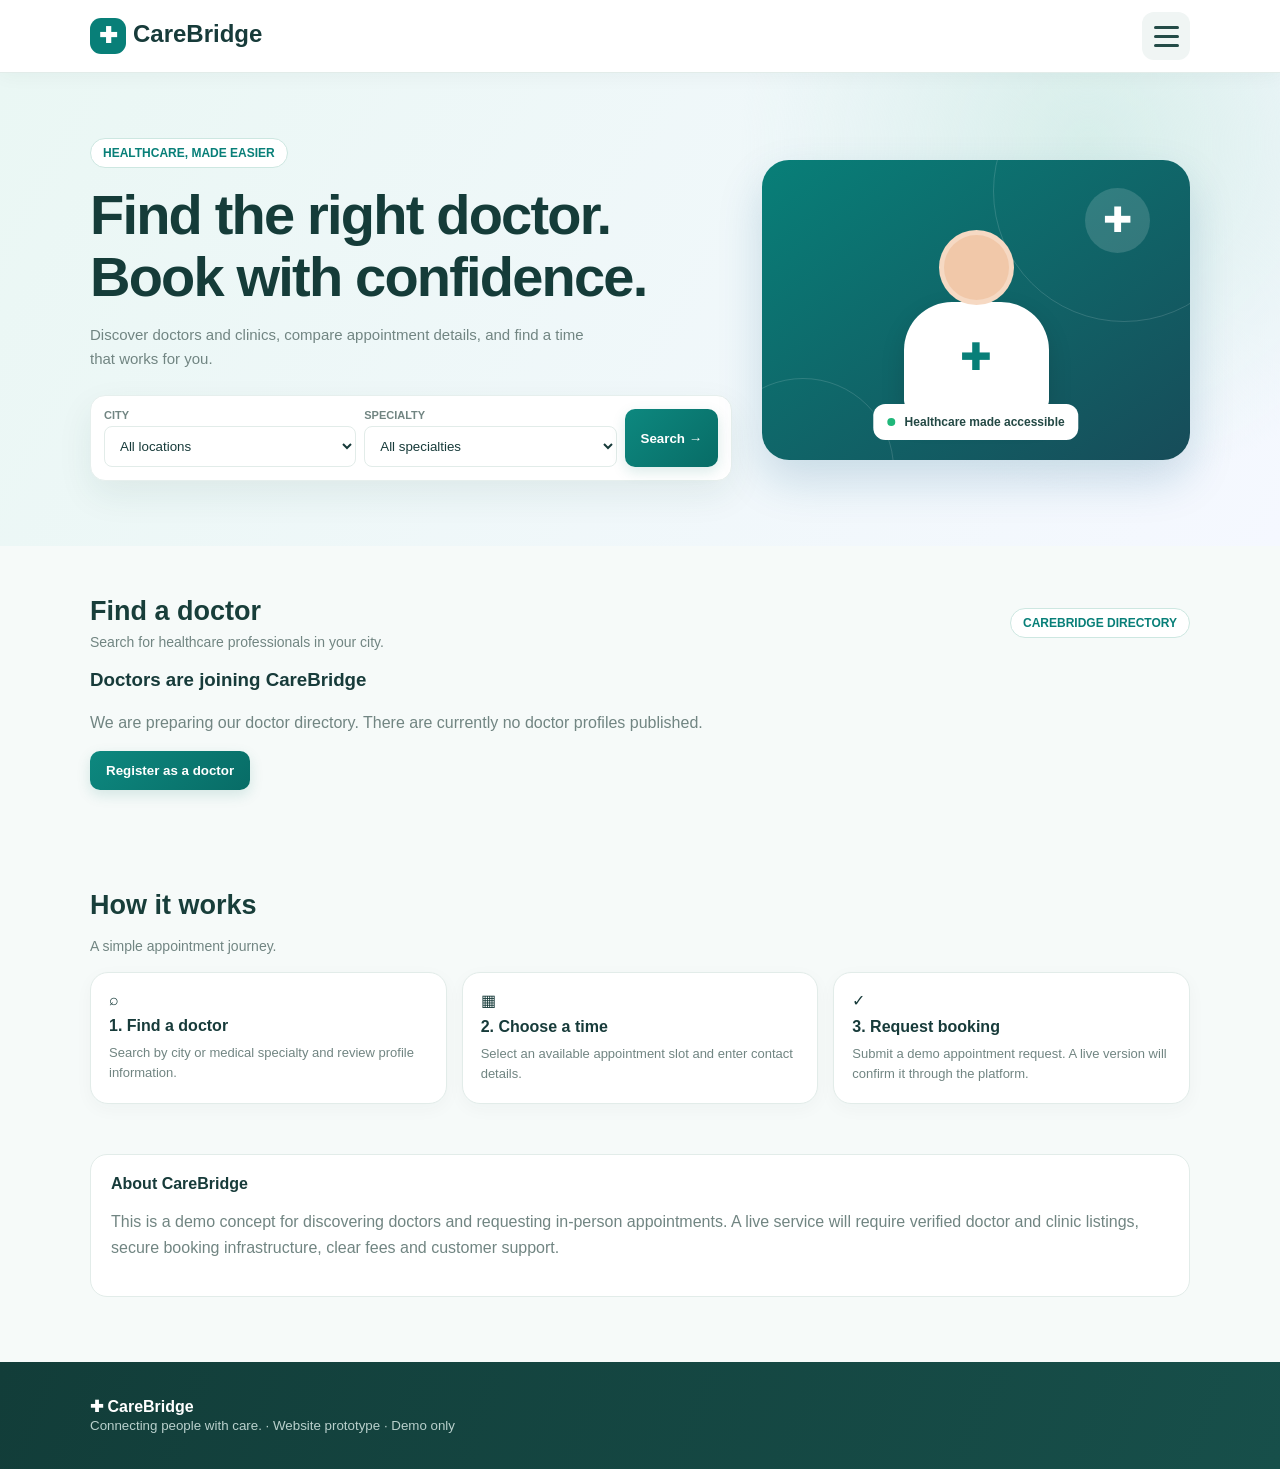
==== index.html @ b6202d7a "Add files via upload" ====
<!DOCTYPE html>
<html lang="en">
<head>
<meta charset="UTF-8">
<meta name="viewport" content="width=device-width, initial-scale=1.0">
<meta name="theme-color" content="#087f78">
<title>CareBridge | Doctor Appointments</title>

<style>
:root {
  --g:#087f78;
  --p:#e8f6f3;
  --ink:#173b3a;
  --muted:#718582;
  --line:#e2ece9;
  --bg:#f6faf9;
}
*{box-sizing:border-box}
html{scroll-behavior:smooth}
body{
  margin:0;
  font-family:Arial,sans-serif;
  color:var(--ink);
  background:var(--bg);
}
.wrap{width:min(1100px,92%);margin:auto}

header{
  background:white;
  border-bottom:1px solid var(--line);
  position:sticky;
  top:0;
  z-index:10;
  box-shadow:0 3px 18px #143c370b;
}
nav{
  height:72px;
  display:flex;
  align-items:center;
  justify-content:space-between;
  gap:12px;
}
.brand{
  font-size:24px;
  font-weight:800;
  color:#153f3c;
  white-space:nowrap;
}
.logo{
  display:inline-grid;
  place-items:center;
  width:36px;
  height:36px;
  background:var(--g);
  color:white;
  border-radius:11px;
  margin-right:7px;
  font-size:22px;
  vertical-align:middle;
}
.navlinks{display:flex;align-items:center;gap:25px}
.navlinks a{
  text-decoration:none;
  color:#536b67;
  font-size:14px;
  font-weight:bold;
}
.navlinks a:hover{color:var(--g)}
button{
  cursor:pointer;
  border:0;
  border-radius:10px;
  padding:12px 16px;
  font-weight:bold;
  transition:.2s;
}
.primary{
  background:linear-gradient(135deg,#0d887f,#086c66);
  color:white;
  box-shadow:0 5px 14px #0d766e26;
}
.primary:hover{transform:translateY(-2px)}

/* HERO */
.hero{
  padding:65px 0;
  background:
    radial-gradient(circle at 85% 15%,#d7eeea 0,transparent 30%),
    linear-gradient(120deg,#eaf7f4,#f5f8ff);
}
.hero-grid{
  display:grid;
  grid-template-columns:1.2fr .8fr;
  gap:30px;
  align-items:center;
}
.pill{
  display:inline-block;
  background:white;
  color:var(--g);
  border:1px solid #cde7e1;
  padding:7px 12px;
  border-radius:30px;
  font-size:12px;
  font-weight:bold;
}
h1{
  color:#153c39;
  font-size:clamp(36px,5vw,56px);
  line-height:1.1;
  letter-spacing:-1.8px;
  margin:16px 0;
}
p{line-height:1.6;color:var(--muted)}
.hero p{max-width:520px;font-size:15px}

.search{
  background:white;
  padding:13px;
  border-radius:15px;
  display:grid;
  grid-template-columns:1fr 1fr auto;
  gap:8px;
  margin-top:24px;
  border:1px solid #e6efed;
  box-shadow:0 14px 35px #1e4b4414;
}
label{
  font-size:11px;
  color:var(--muted);
  font-weight:bold;
  display:block;
  margin-bottom:5px;
}
select,input{
  width:100%;
  padding:11px;
  border:1px solid var(--line);
  border-radius:8px;
  background:white;
  color:var(--ink);
  font-family:inherit;
}

/* HERO ILLUSTRATION */
.art{
  height:300px;
  background:linear-gradient(145deg,#087f78,#174c59);
  border-radius:27px;
  box-shadow:0 20px 45px #0a5a832e;
  overflow:hidden;
  position:relative;
}
.art:before,.art:after{
  content:"";
  position:absolute;
  border:1px solid #ffffff24;
  border-radius:50%;
}
.art:before{
  width:260px;height:260px;
  top:-100px;right:-65px;
}
.art:after{
  width:180px;height:180px;
  bottom:-100px;left:-50px;
}
.doctor-visual{
  position:relative;
  width:100%;
  height:100%;
  display:flex;
  align-items:center;
  justify-content:center;
}
.doctor-circle{
  position:absolute;
  top:28px;
  right:40px;
  width:65px;
  height:65px;
  border-radius:50%;
  display:grid;
  place-items:center;
  background:#ffffff25;
  color:white;
  font-size:35px;
}
.doctor-person{
  position:relative;
  width:150px;
  height:190px;
  margin-top:30px;
  display:flex;
  align-items:center;
  flex-direction:column;
}
.doctor-head{
  width:75px;
  height:75px;
  border-radius:50%;
  background:#f1c8a9;
  border:5px solid #ffffff4d;
  z-index:2;
}
.doctor-body{
  width:145px;
  height:110px;
  margin-top:-3px;
  border-radius:48px 48px 12px 12px;
  background:white;
  color:var(--g);
  display:grid;
  place-items:center;
  font-size:38px;
  box-shadow:0 10px 25px #0002;
}
.visual-label{
  position:absolute;
  bottom:20px;
  left:50%;
  transform:translateX(-50%);
  width:max-content;
  max-width:90%;
  background:white;
  color:#234844;
  border-radius:12px;
  padding:11px 14px;
  font-size:12px;
  font-weight:bold;
}
.online-dot{
  display:inline-block;
  width:8px;
  height:8px;
  background:#20b77a;
  border-radius:50%;
  margin-right:6px;
}

/* SECTIONS */
section{padding:50px 0}
.head{
  display:flex;
  justify-content:space-between;
  align-items:center;
  gap:12px;
}
h2{
  margin:0 0 7px;
  font-size:27px;
  color:#183e3a;
}
.muted{color:var(--muted);font-size:14px}
.chips{
  display:flex;
  gap:8px;
  margin:18px 0;
  flex-wrap:wrap;
}
.chip{
  background:white;
  color:var(--muted);
  border:1px solid var(--line);
  border-radius:30px;
  padding:9px 14px;
}
.chip.active{
  background:var(--p);
  color:var(--g);
  border-color:#b8ddd5;
}

/* DOCTOR CARDS */
.cards{
  display:grid;
  grid-template-columns:repeat(3,1fr);
  gap:18px;
}
.card{
  background:white;
  border:1px solid var(--line);
  border-radius:17px;
  padding:18px;
  display:flex;
  flex-direction:column;
  gap:12px;
  box-shadow:0 5px 20px #19463f09;
  transition:.2s;
}
.card:hover{
  transform:translateY(-4px);
  box-shadow:0 12px 28px #19463f17;
}
.top{display:flex;gap:12px;align-items:center}
.avatar{
  width:55px;
  height:55px;
  flex-shrink:0;
  border-radius:15px;
  background:linear-gradient(145deg,#e0f4ef,#f0f8f6);
  color:var(--g);
  display:grid;
  place-items:center;
  font-size:22px;
  font-weight:bold;
}
.name{font-weight:800;font-size:14px}
.spec{
  color:var(--g);
  font-size:13px;
  font-weight:bold;
  margin-top:4px;
}
.tags{
  display:flex;
  gap:6px;
  flex-wrap:wrap;
  font-size:12px;
  color:var(--muted);
}
.tag{
  background:#f2f7f6;
  padding:6px 8px;
  border-radius:7px;
}
.bottom{
  border-top:1px solid var(--line);
  padding-top:12px;
  display:flex;
  justify-content:space-between;
  align-items:center;
  gap:8px;
  margin-top:auto;
}
.fee{font-weight:800;font-size:18px}
.fee small{
  display:block;
  color:var(--muted);
  font-size:11px;
  font-weight:normal;
}
.book{
  background:var(--p);
  color:var(--g);
  border-radius:9px;
  padding:11px 13px;
  font-size:12px;
}
.book:hover{background:var(--g);color:white}
.notice{
  margin-top:20px;
  background:#fff6e4;
  border:1px solid #efdfb7;
  padding:13px;
  border-radius:10px;
  color:#76591d;
  font-size:12px;
  line-height:1.5;
}

/* HOW IT WORKS */
.steps{
  display:grid;
  grid-template-columns:repeat(3,1fr);
  gap:15px;
}
.step{
  background:white;
  border:1px solid var(--line);
  padding:18px;
  border-radius:18px;
  box-shadow:0 5px 18px #19463f09;
}
.step b{display:block;margin:8px 0}
.step p{font-size:13px;margin:0}

/* ABOUT AND FOOTER */
.about-box{
  background:white;
  border:1px solid var(--line);
  padding:20px;
  border-radius:17px;
}
footer{
  background:linear-gradient(110deg,#123d39,#174f4a);
  color:white;
  padding:35px 0;
  margin-top:15px;
}
footer small{color:#b9d0cc}

/* BOOKING MODAL */
.modalbg{
  display:none;
  position:fixed;
  inset:0;
  background:#0b2928cc;
  z-index:20;
  align-items:center;
  justify-content:center;
  padding:15px;
}
.modalbg.show{display:flex}
.modal{
  background:white;
  padding:22px;
  border-radius:17px;
  width:min(450px,100%);
  max-height:90vh;
  overflow:auto;
}
.modalhead{
  display:flex;
  justify-content:space-between;
  align-items:center;
  gap:10px;
}
.close{background:#f0f5f4}
.formrow{margin:12px 0}
.full{width:100%;margin-top:8px}
.confirmation{
  display:none;
  background:var(--p);
  padding:12px;
  border-radius:10px;
  color:var(--g);
  font-size:13px;
  line-height:1.5;
}

/* TABLET */
@media(max-width:750px){
  .hero-grid{grid-template-columns:1fr;gap:25px}
  .hero{padding:42px 0}
  .art{height:240px}
  .navlinks{gap:12px}
  .cards{grid-template-columns:repeat(2,1fr)}
}

/* MOBILE */
@media(max-width:540px){
  nav{height:65px}
  .brand{font-size:21px}
  .navlinks{display:none}
  .hero{padding:38px 0}
  .hero-grid{grid-template-columns:1fr;gap:22px}
  h1{font-size:39px;margin:15px 0}
  .hero p{font-size:14px}
  .search{grid-template-columns:1fr}
  .art{height:220px}
  .cards,.steps{grid-template-columns:1fr}
  .head{
    align-items:flex-start;
    flex-direction:column;
  }
  section{padding:42px 0}
}
  /* CAREBRIDGE HAMBURGER NAVIGATION */

.main-nav {
  position:relative;
  display:flex;
  align-items:center;
  justify-content:space-between;
  height:72px;
  gap:15px;
}

.main-nav .brand {
  text-decoration:none;
  color:var(--ink);
  white-space:nowrap;
}

/* THREE-LINE MENU BUTTON */

.menu-toggle {
  width:48px;
  height:48px;
  padding:10px;
  background:#f0f5f4;
  border-radius:12px;
  display:flex;
  flex-direction:column;
  justify-content:center;
  align-items:center;
  gap:6px;
  flex-shrink:0;
  position:relative;
  z-index:32;
}

.menu-toggle span {
  display:block;
  width:25px;
  height:3px;
  background:#244b47;
  border-radius:5px;
}

/* DARK BACKGROUND OVERLAY */

.menu-overlay {
  display:none;
  position:fixed;
  inset:0;
  background:rgba(12,35,33,.45);
  z-index:30;
}

.menu-overlay.show {
  display:block;
}

/* WHITE MENU PANEL */

.mobile-menu {
  display:none;
  position:absolute;
  top:calc(100% + 10px);
  right:0;
  width:min(360px, calc(100vw - 32px));
  background:white;
  border:1px solid var(--line);
  border-radius:18px;
  padding:18px;
  box-shadow:0 15px 45px rgba(0,0,0,.15);
  z-index:31;
  flex-direction:column;
  gap:5px;
}

.mobile-menu.open {
  display:flex;
  animation:menuSlideIn .25s ease-out;
}

@keyframes menuSlideIn {
  from {
    opacity:0;
    transform:translateY(-12px);
  }
  to {
    opacity:1;
    transform:translateY(0);
  }
}

.menu-overlay {
  transition:opacity .25s ease;
}

.mobile-menu a {
  display:block;
  padding:14px 12px;
  border-radius:10px;
  text-decoration:none;
  color:#405b57;
  font-size:15px;
  font-weight:bold;
}

.mobile-menu a:hover {
  background:var(--p);
  color:var(--g);
}

.menu-divider {
  height:1px;
  background:var(--line);
  margin:10px 0;
}

.mobile-menu a.menu-register {
  background:var(--p);
  color:var(--g);
}

.mobile-menu a.menu-login {
  background:var(--g);
  color:white;
  text-align:center;
  margin-top:5px;
  }
</style>
</head>

<body>

<header>
  <div class="wrap">
    <nav class="main-nav">

  <a href="index.html" class="brand">
    <span class="logo">✚</span>CareBridge
  </a>

  <button class="menu-toggle"
          id="menuToggle"
          aria-label="Open navigation menu"
          aria-expanded="false"
          onclick="toggleMenu()">

    <span></span>
    <span></span>
    <span></span>

  </button>

  <div class="menu-overlay" id="menuOverlay"
       onclick="closeMenu()"></div>

  <div class="mobile-menu" id="mobileMenu">

    <a href="index.html" onclick="closeMenu()">⌂ Home</a>

    <a href="doctors.html" onclick="closeMenu()">♙ Doctors</a>

    <a href="clinics.html" onclick="closeMenu()">✚ Clinics & Hospitals</a>

    <a href="my-appointments.html" onclick="closeMenu()">▦ My Appointments</a>

    <a href="#about" onclick="closeMenu()">ⓘ About Us</a>

    <a href="#contact" onclick="closeMenu()">✉ Contact Us</a>

    <div class="menu-divider"></div>

    <a href="login.html?type=doctor&mode=register"
   class="menu-register"
   onclick="closeMenu()">
   ＋ Register as a Doctor
</a>

<a href="login.html?type=clinic&mode=register"
   class="menu-register"
   onclick="closeMenu()">
   ＋ Register as a Clinic / Hospital
</a>

<a href="login.html?type=patient"
   class="menu-login"
   onclick="closeMenu()">
   ↪ Patient Login / Register
</a>
  </div>

    </nav>
  </div>
</header>

<main>

<section class="hero">
  <div class="wrap hero-grid">
    <div>
      <span class="pill">HEALTHCARE, MADE EASIER</span>
      <h1>Find the right doctor. Book with confidence.</h1>
      <p>Discover doctors and clinics, compare appointment details, and find a time that works for you.</p>

      <div class="search">
        <div>
          <label for="city">CITY</label>
          <select id="city">
            <option value="">All locations</option>
            <option>Hojai</option>
            <option>Guwahati</option>
          </select>
        </div>
        <div>
          <label for="specialty">SPECIALTY</label>
          <select id="specialty">
            <option value="">All specialties</option>
            <option>General Physician</option>
            <option>Dermatologist</option>
            <option>Paediatrician</option>
            <option>Cardiologist</option>
            <option>Gynaecologist</option>
          </select>
        </div>
        <button class="primary" onclick="filterDoctors()">Search →</button>
      </div>
    </div>

    <div class="art">
      <div class="doctor-visual">
        <div class="doctor-circle">✚</div>
        <div class="doctor-person">
          <div class="doctor-head"></div>
          <div class="doctor-body">✚</div>
        </div>
        <div class="visual-label">
          <span class="online-dot"></span>
          Healthcare made accessible
        </div>
      </div>
    </div>
  </div>
</section>

<section id="doctors">
  <div class="wrap">

    <div class="head">
      <div>
        <h2>Find a doctor</h2>
        <div class="muted">
          Search for healthcare professionals in your city.
        </div>
      </div>
      <span class="pill">CAREBRIDGE DIRECTORY</span>
    </div>

    <div class="empty-state" id="doctorResults">

      <h3>Doctors are joining CareBridge</h3>

      <p>
        We are preparing our doctor directory.
        There are currently no doctor profiles published.
      </p>

      <button class="primary"
        onclick="document.getElementById('for-doctors').scrollIntoView({behavior:'smooth'})">
        Register as a doctor
      </button>
    </div>

  </div>
</section>

<section id="how">
  <div class="wrap">
    <h2>How it works</h2>
    <p class="muted">A simple appointment journey.</p>

    <div class="steps">
      <div class="step">
        <div>⌕</div>
        <b>1. Find a doctor</b>
        <p>Search by city or medical specialty and review profile information.</p>
      </div>
      <div class="step">
        <div>▦</div>
        <b>2. Choose a time</b>
        <p>Select an available appointment slot and enter contact details.</p>
      </div>
      <div class="step">
        <div>✓</div>
        <b>3. Request booking</b>
        <p>Submit a demo appointment request. A live version will confirm it through the platform.</p>
      </div>
    </div>
  </div>
</section>

<section style="padding-top:0">
  <div class="wrap">
    <div class="about-box">
      <b>About CareBridge</b>
      <p>This is a demo concept for discovering doctors and requesting in-person appointments. A live service will require verified doctor and clinic listings, secure booking infrastructure, clear fees and customer support.</p>
    </div>
  </div>
</section>

</main>

<footer>
  <div class="wrap">
    <b>✚ CareBridge</b><br>
    <small>Connecting people with care. · Website prototype · Demo only</small>
  </div>
</footer>

<!-- APPOINTMENT MODAL -->

<div class="modalbg" id="modal">
  <div class="modal">
    <div class="modalhead">
      <h2 style="font-size:21px">Request appointment</h2>
      <button class="close" onclick="closeModal()">✕</button>
    </div>

    <p class="muted" id="chosen"></p>

    <form id="bookingForm">
      <div class="formrow">
        <label for="pname">YOUR NAME</label>
        <input id="pname" required maxlength="80" placeholder="Enter your name">
      </div>

      <div class="formrow">
        <label for="phone">PHONE NUMBER</label>
        <input id="phone" required inputmode="tel"
          pattern="[0-9+ -]{8,16}" placeholder="Enter phone number">
      </div>

      <div class="formrow">
        <label for="date">PREFERRED DATE</label>
        <input id="date" type="date" required>
      </div>

      <div class="formrow">
        <label for="time">PREFERRED TIME</label>
        <select id="time" required>
          <option value="">Choose a time</option>
        </select>
      </div>

      <button class="primary full" type="submit">Submit demo request</button>
    </form>

    <div class="confirmation" id="confirmation"></div>

    <p class="muted" style="font-size:11px">
      Demo only: no data is sent or saved and no real appointment is created. Do not enter real personal or medical information.
    </p>
  </div>
</div>

<script>
  function toggleMenu() {
  const menu = document.getElementById("mobileMenu");
  const overlay = document.getElementById("menuOverlay");
  const button = document.getElementById("menuToggle");

  const isOpen = menu.classList.toggle("open");

  overlay.classList.toggle("show", isOpen);

  button.setAttribute("aria-expanded", isOpen);
}

function closeMenu() {
  document.getElementById("mobileMenu").classList.remove("open");
  document.getElementById("menuOverlay").classList.remove("show");
  document.getElementById("menuToggle").setAttribute("aria-expanded", "false");
}
const doctors = [
  {
    id:1,
    name:"Dr. Aarav Sharma",
    spec:"General Physician",
    city:"Hojai",
    clinic:"Sample Community Clinic",
    fee:400,
    exp:"8 years",
    rating:"4.8",
    initials:"AS",
    slots:["10:00 AM","11:00 AM","4:00 PM"]
  },
  {
    id:2,
    name:"Dr. Mira Das",
    spec:"Dermatologist",
    city:"Guwahati",
    clinic:"Sample Skin Care Centre",
    fee:600,
    exp:"10 years",
    rating:"4.9",
    initials:"MD",
    slots:["11:00 AM","3:00 PM","5:00 PM"]
  },
  {
    id:3,
    name:"Dr. Rohan Ahmed",
    spec:"Paediatrician",
    city:"Hojai",
    clinic:"Sample Child Health Clinic",
    fee:500,
    exp:"6 years",
    rating:"4.7",
    initials:"RA",
    slots:["10:00 AM","12:00 PM","4:00 PM"]
  },
  {
    id:4,
    name:"Dr. Nandita Bora",
    spec:"Gynaecologist",
    city:"Guwahati",
    clinic:"Sample Women's Health Centre",
    fee:700,
    exp:"12 years",
    rating:"4.9",
    initials:"NB",
    slots:["10:00 AM","3:00 PM","5:00 PM"]
  },
  {
    id:5,
    name:"Dr. Kabir Hussain",
    spec:"Cardiologist",
    city:"Guwahati",
    clinic:"Sample Heart Clinic",
    fee:800,
    exp:"14 years",
    rating:"4.8",
    initials:"KH",
    slots:["11:00 AM","12:00 PM","4:00 PM"]
  },
  {
    id:6,
    name:"Dr. Priya Nath",
    spec:"General Physician",
    city:"Hojai",
    clinic:"Sample Family Clinic",
    fee:350,
    exp:"5 years",
    rating:"4.6",
    initials:"PN",
    slots:["10:00 AM","11:00 AM","5:00 PM"]
  }
];

let selected = null;

function render(list) {
  const root = document.getElementById("results");

  if (!list.length) {
    root.innerHTML =
      '<div class="notice">No sample doctors match. Try another filter.</div>';
    return;
  }

  root.innerHTML = list.map(d => `
    <article class="card">
      <div class="top">
        <div class="avatar">${d.initials}</div>
        <div>
          <div class="name">${d.name}</div>
          <div class="spec">${d.spec}</div>
        </div>
      </div>

      <div class="tags">
        <span class="tag">📍 ${d.city}</span>
        <span class="tag">★ ${d.rating} demo</span>
        <span class="tag">${d.exp}</span>
      </div>

      <div class="muted">${d.clinic}</div>

      <div class="muted" style="font-size:12px">
        Sample slots: ${d.slots.join(" · ")}
      </div>

      <div class="bottom">
        <div class="fee">
          ₹${d.fee}
          <small>Sample consultation fee</small>
        </div>
        <button class="book" onclick="openBooking(${d.id})">
          View & book
        </button>
      </div>
    </article>
  `).join("");
}

function filterDoctors() {
  const city = document.getElementById("city").value;
  const specialty = document.getElementById("specialty").value;

  document.querySelectorAll(".chip").forEach(button => {
    button.classList.toggle("active",button.dataset.city === city);
  });

  const filtered = doctors.filter(d =>
    (!city || d.city === city) &&
    (!specialty || d.spec === specialty)
  );

  render(filtered);

  document.getElementById("doctors").scrollIntoView({
    behavior:"smooth"
  });
}

document.querySelectorAll(".chip").forEach(button => {
  button.addEventListener("click",() => {
    const city = button.dataset.city;

    document.getElementById("city").value = city;

    document.querySelectorAll(".chip").forEach(chip => {
      chip.classList.toggle("active",chip === button);
    });

    filterDoctorsWithoutScroll();
  });
});

function filterDoctorsWithoutScroll() {
  const city = document.getElementById("city").value;
  const specialty = document.getElementById("specialty").value;

  render(doctors.filter(d =>
    (!city || d.city === city) &&
    (!specialty || d.spec === specialty)
  ));
}

function openBooking(id) {
  selected = doctors.find(d => d.id === id);

  document.getElementById("chosen").textContent =
    selected.name + " · " +
    selected.spec + " · " +
    selected.city + " · Demo fee ₹" +
    selected.fee;

  document.getElementById("time").innerHTML =
    '<option value="">Choose a sample time</option>' +
    selected.slots.map(time =>
      `<option value="${time}">${time}</option>`
    ).join("");

  const today = new Date();
  const localToday = new Date(
    today.getTime() - today.getTimezoneOffset() * 60000
  ).toISOString().slice(0,10);

  document.getElementById("date").min = localToday;

  document.getElementById("bookingForm").reset();
  document.getElementById("bookingForm").style.display = "block";
  document.getElementById("confirmation").style.display = "none";
  document.getElementById("modal").classList.add("show");
}

function closeModal() {
  document.getElementById("modal").classList.remove("show");
}

document.getElementById("modal").addEventListener("click",event => {
  if (event.target.id === "modal") {
    closeModal();
  }
});

document.getElementById("bookingForm").addEventListener("submit",event => {
  event.preventDefault();

  const name = document.getElementById("pname").value.trim();
  const date = document.getElementById("date").value;
  const time = document.getElementById("time").value;

  const message = document.getElementById("confirmation");

  message.textContent =
    "Demo request preview for " + name +
    ": " + selected.name +
    " on " + date +
    " at " + time +
    ". Nothing has been sent or saved.";

  message.style.display = "block";
  document.getElementById("bookingForm").style.display = "none";
});

render(doctors);
</script>

</body>
</html>
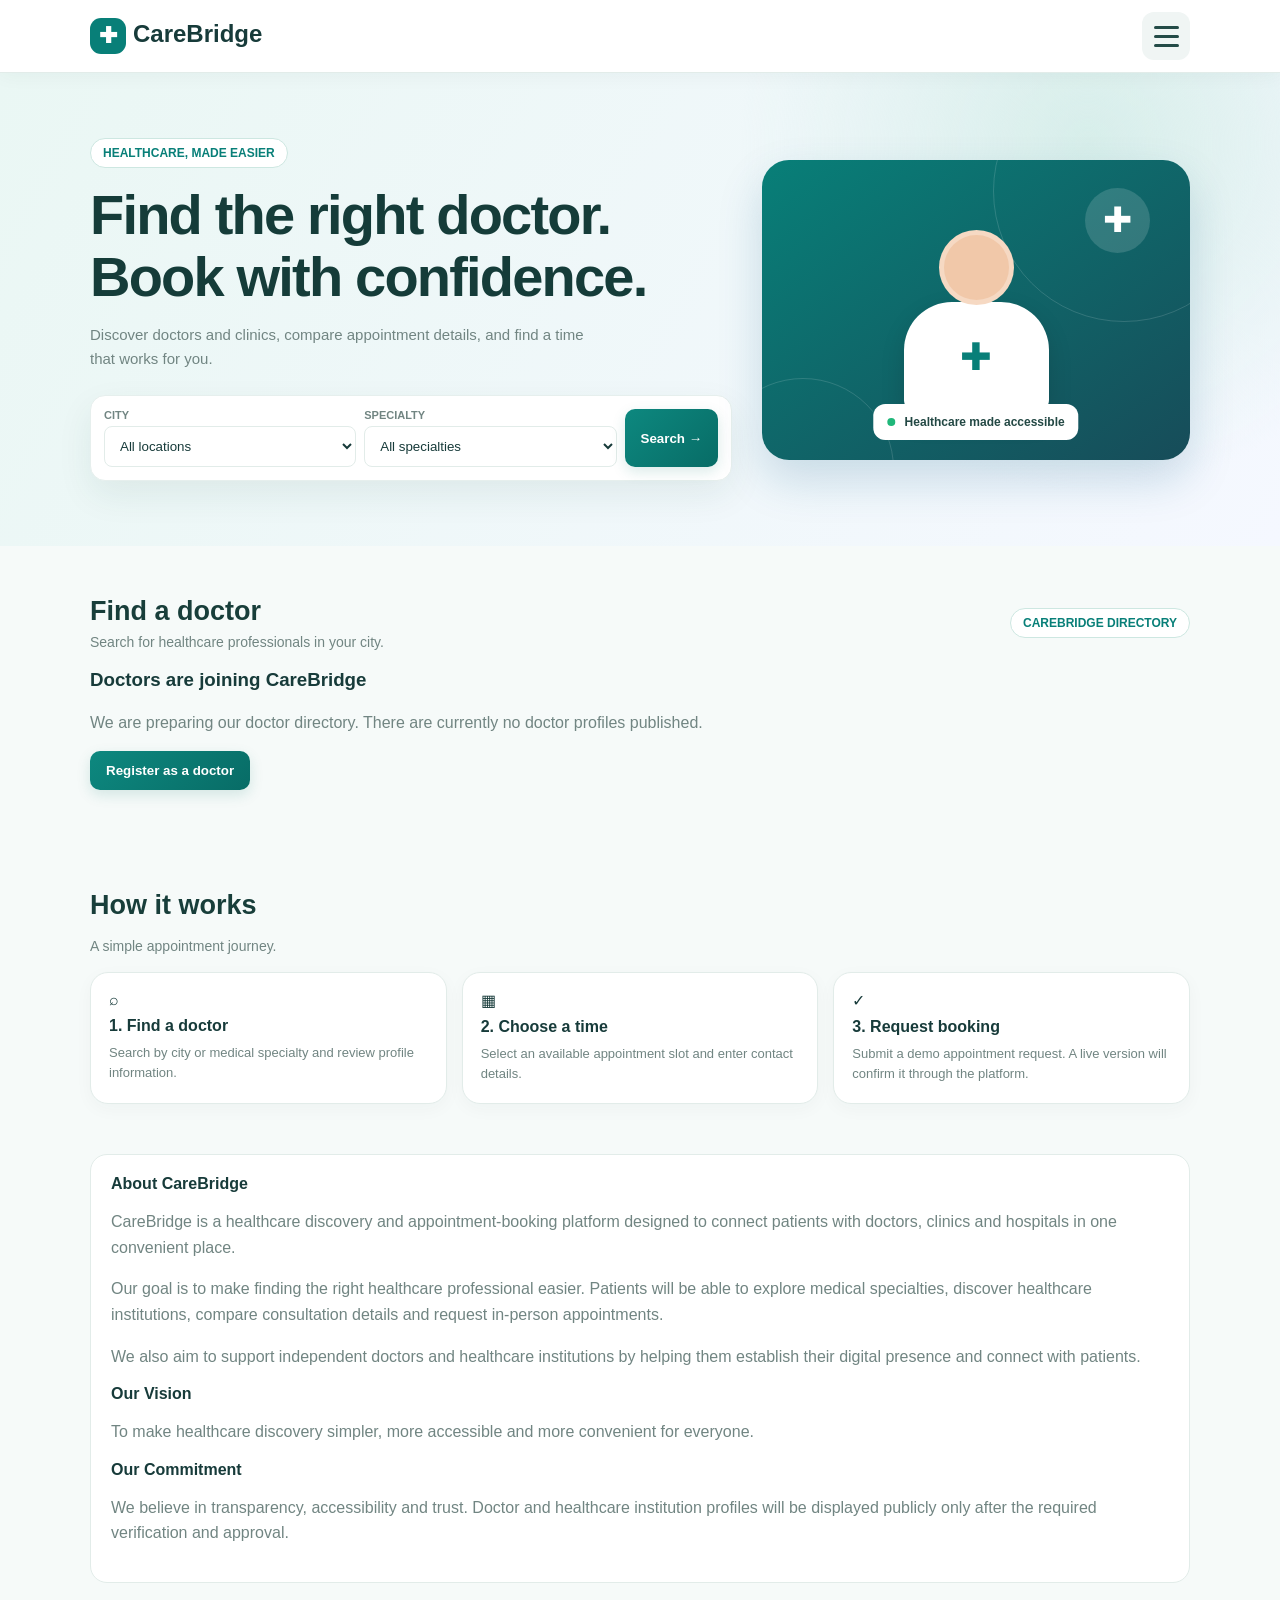
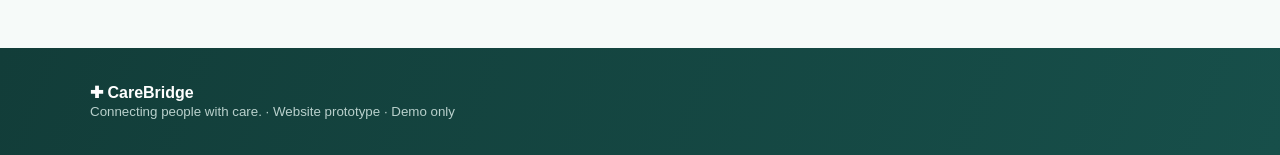
==== commit 35b51245: "Add files via upload" ====
--- a/index.html
+++ b/index.html
@@ -755,11 +755,43 @@
   </div>
 </section>
 
+
 <section style="padding-top:0">
   <div class="wrap">
     <div class="about-box">
       <b>About CareBridge</b>
-      <p>This is a demo concept for discovering doctors and requesting in-person appointments. A live service will require verified doctor and clinic listings, secure booking infrastructure, clear fees and customer support.</p>
+
+      <p>
+        CareBridge is a healthcare discovery and appointment-booking
+        platform designed to connect patients with doctors, clinics
+        and hospitals in one convenient place.
+      </p>
+
+      <p>
+        Our goal is to make finding the right healthcare professional
+        easier. Patients will be able to explore medical specialties,
+        discover healthcare institutions, compare consultation details
+        and request in-person appointments.
+      </p>
+
+      <p>
+        We also aim to support independent doctors and healthcare
+        institutions by helping them establish their digital presence
+        and connect with patients.
+      </p>
+
+      <b>Our Vision</b>
+      <p>
+        To make healthcare discovery simpler, more accessible and
+        more convenient for everyone.
+      </p>
+
+      <b>Our Commitment</b>
+      <p>
+        We believe in transparency, accessibility and trust.
+        Doctor and healthcare institution profiles will be displayed
+        publicly only after the required verification and approval.
+      </p>
     </div>
   </div>
 </section>
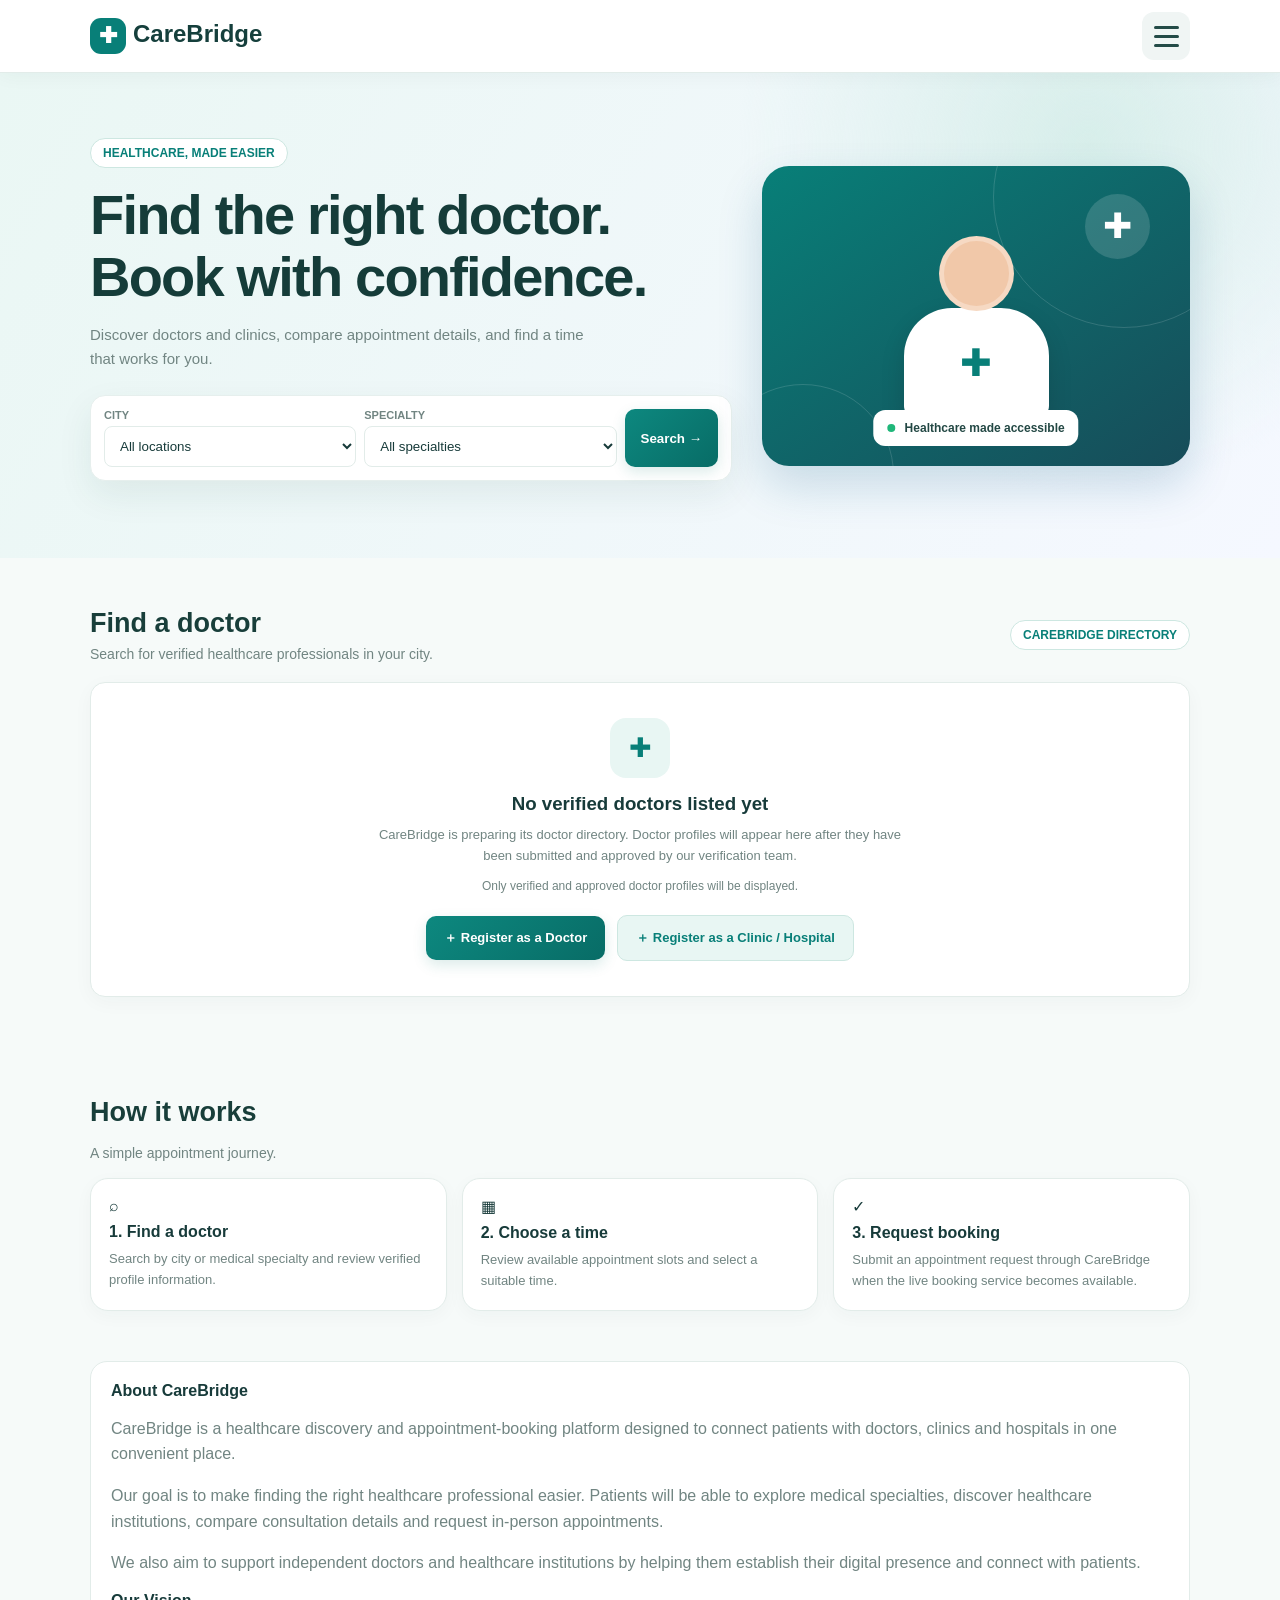
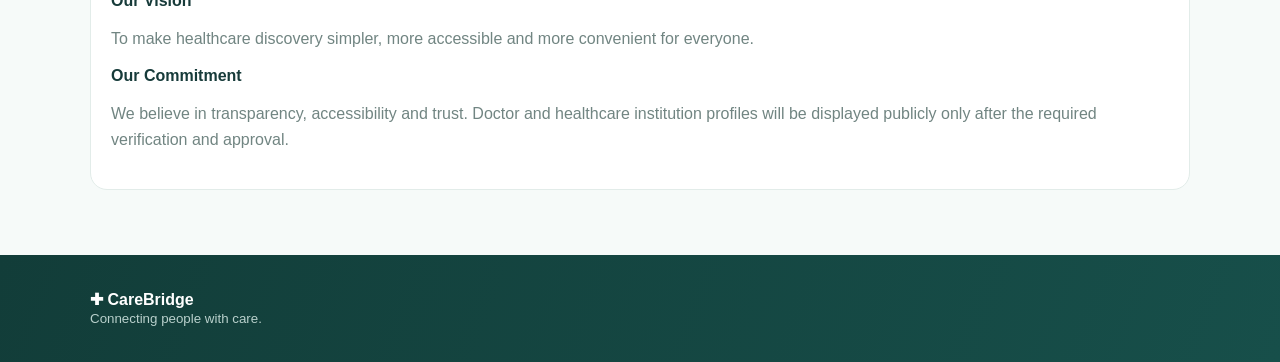
==== commit 2477b674: "Add files via upload" ====
--- a/index.html
+++ b/index.html
@@ -1,12 +1,18 @@
+
 <!DOCTYPE html>
 <html lang="en">
+
 <head>
 <meta charset="UTF-8">
 <meta name="viewport" content="width=device-width, initial-scale=1.0">
 <meta name="theme-color" content="#087f78">
+
+<meta name="description" content="Discover verified doctors and clinics, compare appointment details and find healthcare services with CareBridge.">
+
 <title>CareBridge | Doctor Appointments</title>
 
 <style>
+
 :root {
   --g:#087f78;
   --p:#e8f6f3;
@@ -15,17 +21,28 @@
   --line:#e2ece9;
   --bg:#f6faf9;
 }
-*{box-sizing:border-box}
-html{scroll-behavior:smooth}
-body{
+
+* {
+  box-sizing:border-box;
+}
+
+html {
+  scroll-behavior:smooth;
+}
+
+body {
   margin:0;
   font-family:Arial,sans-serif;
   color:var(--ink);
   background:var(--bg);
 }
-.wrap{width:min(1100px,92%);margin:auto}
-
-header{
+
+.wrap {
+  width:min(1100px,92%);
+  margin:auto;
+}
+
+header {
   background:white;
   border-bottom:1px solid var(--line);
   position:sticky;
@@ -33,20 +50,24 @@
   z-index:10;
   box-shadow:0 3px 18px #143c370b;
 }
-nav{
+
+nav {
   height:72px;
   display:flex;
   align-items:center;
   justify-content:space-between;
   gap:12px;
 }
-.brand{
+
+.brand {
   font-size:24px;
   font-weight:800;
   color:#153f3c;
   white-space:nowrap;
-}
-.logo{
+  text-decoration:none;
+}
+
+.logo {
   display:inline-grid;
   place-items:center;
   width:36px;
@@ -58,15 +79,8 @@
   font-size:22px;
   vertical-align:middle;
 }
-.navlinks{display:flex;align-items:center;gap:25px}
-.navlinks a{
-  text-decoration:none;
-  color:#536b67;
-  font-size:14px;
-  font-weight:bold;
-}
-.navlinks a:hover{color:var(--g)}
-button{
+
+button {
   cursor:pointer;
   border:0;
   border-radius:10px;
@@ -74,27 +88,85 @@
   font-weight:bold;
   transition:.2s;
 }
-.primary{
+
+.primary {
   background:linear-gradient(135deg,#0d887f,#086c66);
   color:white;
   box-shadow:0 5px 14px #0d766e26;
 }
-.primary:hover{transform:translateY(-2px)}
+
+.primary:hover {
+  transform:translateY(-2px);
+}
+
+/* REGISTRATION BUTTONS */
+
+.primary-link {
+  display:inline-flex;
+  align-items:center;
+  justify-content:center;
+  padding:13px 18px;
+  border-radius:10px;
+  background:linear-gradient(135deg,#0d887f,#086c66);
+  color:white;
+  text-decoration:none;
+  font-size:13px;
+  font-weight:bold;
+  box-shadow:0 5px 14px #0d766e26;
+  transition:.2s;
+}
+
+.primary-link:hover {
+  transform:translateY(-2px);
+  box-shadow:0 8px 18px #0d766e35;
+}
+
+.secondary-link {
+  display:inline-flex;
+  align-items:center;
+  justify-content:center;
+  padding:13px 18px;
+  border-radius:10px;
+  background:var(--p);
+  color:var(--g);
+  text-decoration:none;
+  font-size:13px;
+  font-weight:bold;
+  border:1px solid #cde7e1;
+  transition:.2s;
+}
+
+.secondary-link:hover {
+  background:#d9f0eb;
+  transform:translateY(-2px);
+}
+
+.register-actions {
+  display:flex;
+  justify-content:center;
+  align-items:center;
+  flex-wrap:wrap;
+  gap:12px;
+  margin-top:22px;
+}
 
 /* HERO */
-.hero{
+
+.hero {
   padding:65px 0;
   background:
     radial-gradient(circle at 85% 15%,#d7eeea 0,transparent 30%),
     linear-gradient(120deg,#eaf7f4,#f5f8ff);
 }
-.hero-grid{
+
+.hero-grid {
   display:grid;
   grid-template-columns:1.2fr .8fr;
   gap:30px;
   align-items:center;
 }
-.pill{
+
+.pill {
   display:inline-block;
   background:white;
   color:var(--g);
@@ -104,17 +176,26 @@
   font-size:12px;
   font-weight:bold;
 }
-h1{
+
+h1 {
   color:#153c39;
   font-size:clamp(36px,5vw,56px);
   line-height:1.1;
   letter-spacing:-1.8px;
   margin:16px 0;
 }
-p{line-height:1.6;color:var(--muted)}
-.hero p{max-width:520px;font-size:15px}
-
-.search{
+
+p {
+  line-height:1.6;
+  color:var(--muted);
+}
+
+.hero p {
+  max-width:520px;
+  font-size:15px;
+}
+
+.search {
   background:white;
   padding:13px;
   border-radius:15px;
@@ -125,14 +206,17 @@
   border:1px solid #e6efed;
   box-shadow:0 14px 35px #1e4b4414;
 }
-label{
+
+label {
   font-size:11px;
   color:var(--muted);
   font-weight:bold;
   display:block;
   margin-bottom:5px;
 }
-select,input{
+
+select,
+input {
   width:100%;
   padding:11px;
   border:1px solid var(--line);
@@ -143,7 +227,8 @@
 }
 
 /* HERO ILLUSTRATION */
-.art{
+
+.art {
   height:300px;
   background:linear-gradient(145deg,#087f78,#174c59);
   border-radius:27px;
@@ -151,21 +236,30 @@
   overflow:hidden;
   position:relative;
 }
-.art:before,.art:after{
+
+.art:before,
+.art:after {
   content:"";
   position:absolute;
   border:1px solid #ffffff24;
   border-radius:50%;
 }
-.art:before{
-  width:260px;height:260px;
-  top:-100px;right:-65px;
-}
-.art:after{
-  width:180px;height:180px;
-  bottom:-100px;left:-50px;
-}
-.doctor-visual{
+
+.art:before {
+  width:260px;
+  height:260px;
+  top:-100px;
+  right:-65px;
+}
+
+.art:after {
+  width:180px;
+  height:180px;
+  bottom:-100px;
+  left:-50px;
+}
+
+.doctor-visual {
   position:relative;
   width:100%;
   height:100%;
@@ -173,7 +267,8 @@
   align-items:center;
   justify-content:center;
 }
-.doctor-circle{
+
+.doctor-circle {
   position:absolute;
   top:28px;
   right:40px;
@@ -186,7 +281,8 @@
   color:white;
   font-size:35px;
 }
-.doctor-person{
+
+.doctor-person {
   position:relative;
   width:150px;
   height:190px;
@@ -195,7 +291,8 @@
   align-items:center;
   flex-direction:column;
 }
-.doctor-head{
+
+.doctor-head {
   width:75px;
   height:75px;
   border-radius:50%;
@@ -203,7 +300,8 @@
   border:5px solid #ffffff4d;
   z-index:2;
 }
-.doctor-body{
+
+.doctor-body {
   width:145px;
   height:110px;
   margin-top:-3px;
@@ -215,7 +313,8 @@
   font-size:38px;
   box-shadow:0 10px 25px #0002;
 }
-.visual-label{
+
+.visual-label {
   position:absolute;
   bottom:20px;
   left:50%;
@@ -229,7 +328,8 @@
   font-size:12px;
   font-weight:bold;
 }
-.online-dot{
+
+.online-dot {
   display:inline-block;
   width:8px;
   height:8px;
@@ -239,224 +339,117 @@
 }
 
 /* SECTIONS */
-section{padding:50px 0}
-.head{
+
+section {
+  padding:50px 0;
+}
+
+.head {
   display:flex;
   justify-content:space-between;
   align-items:center;
   gap:12px;
 }
-h2{
+
+h2 {
   margin:0 0 7px;
   font-size:27px;
   color:#183e3a;
 }
-.muted{color:var(--muted);font-size:14px}
-.chips{
-  display:flex;
-  gap:8px;
-  margin:18px 0;
-  flex-wrap:wrap;
-}
-.chip{
-  background:white;
+
+.muted {
   color:var(--muted);
-  border:1px solid var(--line);
-  border-radius:30px;
-  padding:9px 14px;
-}
-.chip.active{
-  background:var(--p);
-  color:var(--g);
-  border-color:#b8ddd5;
-}
-
-/* DOCTOR CARDS */
-.cards{
-  display:grid;
-  grid-template-columns:repeat(3,1fr);
-  gap:18px;
-}
-.card{
+  font-size:14px;
+}
+
+/* EMPTY DOCTOR DIRECTORY */
+
+.empty-state {
+  text-align:center;
   background:white;
   border:1px solid var(--line);
-  border-radius:17px;
-  padding:18px;
-  display:flex;
-  flex-direction:column;
-  gap:12px;
+  border-radius:15px;
+  padding:35px 20px;
+  margin-top:20px;
   box-shadow:0 5px 20px #19463f09;
-  transition:.2s;
-}
-.card:hover{
-  transform:translateY(-4px);
-  box-shadow:0 12px 28px #19463f17;
-}
-.top{display:flex;gap:12px;align-items:center}
-.avatar{
-  width:55px;
-  height:55px;
-  flex-shrink:0;
-  border-radius:15px;
-  background:linear-gradient(145deg,#e0f4ef,#f0f8f6);
+}
+
+.empty-icon {
+  width:60px;
+  height:60px;
+  border-radius:16px;
+  background:var(--p);
   color:var(--g);
   display:grid;
   place-items:center;
-  font-size:22px;
-  font-weight:bold;
-}
-.name{font-weight:800;font-size:14px}
-.spec{
-  color:var(--g);
+  margin:0 auto 15px;
+  font-size:27px;
+}
+
+.empty-state h3 {
+  margin:0 0 10px;
+  color:var(--ink);
+}
+
+.empty-state p {
+  max-width:550px;
+  margin:0 auto 12px;
   font-size:13px;
-  font-weight:bold;
-  margin-top:4px;
-}
-.tags{
-  display:flex;
-  gap:6px;
-  flex-wrap:wrap;
-  font-size:12px;
+}
+
+.search-message {
+  margin-top:12px;
+  font-size:13px;
   color:var(--muted);
 }
-.tag{
-  background:#f2f7f6;
-  padding:6px 8px;
-  border-radius:7px;
-}
-.bottom{
-  border-top:1px solid var(--line);
-  padding-top:12px;
-  display:flex;
-  justify-content:space-between;
-  align-items:center;
-  gap:8px;
-  margin-top:auto;
-}
-.fee{font-weight:800;font-size:18px}
-.fee small{
-  display:block;
-  color:var(--muted);
-  font-size:11px;
-  font-weight:normal;
-}
-.book{
-  background:var(--p);
-  color:var(--g);
-  border-radius:9px;
-  padding:11px 13px;
-  font-size:12px;
-}
-.book:hover{background:var(--g);color:white}
-.notice{
-  margin-top:20px;
-  background:#fff6e4;
-  border:1px solid #efdfb7;
-  padding:13px;
-  border-radius:10px;
-  color:#76591d;
-  font-size:12px;
-  line-height:1.5;
-}
 
 /* HOW IT WORKS */
-.steps{
+
+.steps {
   display:grid;
   grid-template-columns:repeat(3,1fr);
   gap:15px;
 }
-.step{
+
+.step {
   background:white;
   border:1px solid var(--line);
   padding:18px;
   border-radius:18px;
   box-shadow:0 5px 18px #19463f09;
 }
-.step b{display:block;margin:8px 0}
-.step p{font-size:13px;margin:0}
+
+.step b {
+  display:block;
+  margin:8px 0;
+}
+
+.step p {
+  font-size:13px;
+  margin:0;
+}
 
 /* ABOUT AND FOOTER */
-.about-box{
+
+.about-box {
   background:white;
   border:1px solid var(--line);
   padding:20px;
   border-radius:17px;
 }
-footer{
+
+footer {
   background:linear-gradient(110deg,#123d39,#174f4a);
   color:white;
   padding:35px 0;
   margin-top:15px;
 }
-footer small{color:#b9d0cc}
-
-/* BOOKING MODAL */
-.modalbg{
-  display:none;
-  position:fixed;
-  inset:0;
-  background:#0b2928cc;
-  z-index:20;
-  align-items:center;
-  justify-content:center;
-  padding:15px;
-}
-.modalbg.show{display:flex}
-.modal{
-  background:white;
-  padding:22px;
-  border-radius:17px;
-  width:min(450px,100%);
-  max-height:90vh;
-  overflow:auto;
-}
-.modalhead{
-  display:flex;
-  justify-content:space-between;
-  align-items:center;
-  gap:10px;
-}
-.close{background:#f0f5f4}
-.formrow{margin:12px 0}
-.full{width:100%;margin-top:8px}
-.confirmation{
-  display:none;
-  background:var(--p);
-  padding:12px;
-  border-radius:10px;
-  color:var(--g);
-  font-size:13px;
-  line-height:1.5;
-}
-
-/* TABLET */
-@media(max-width:750px){
-  .hero-grid{grid-template-columns:1fr;gap:25px}
-  .hero{padding:42px 0}
-  .art{height:240px}
-  .navlinks{gap:12px}
-  .cards{grid-template-columns:repeat(2,1fr)}
-}
-
-/* MOBILE */
-@media(max-width:540px){
-  nav{height:65px}
-  .brand{font-size:21px}
-  .navlinks{display:none}
-  .hero{padding:38px 0}
-  .hero-grid{grid-template-columns:1fr;gap:22px}
-  h1{font-size:39px;margin:15px 0}
-  .hero p{font-size:14px}
-  .search{grid-template-columns:1fr}
-  .art{height:220px}
-  .cards,.steps{grid-template-columns:1fr}
-  .head{
-    align-items:flex-start;
-    flex-direction:column;
-  }
-  section{padding:42px 0}
-}
-  /* CAREBRIDGE HAMBURGER NAVIGATION */
+
+footer small {
+  color:#b9d0cc;
+}
+
+/* HAMBURGER NAVIGATION */
 
 .main-nav {
   position:relative;
@@ -466,14 +459,6 @@
   height:72px;
   gap:15px;
 }
-
-.main-nav .brand {
-  text-decoration:none;
-  color:var(--ink);
-  white-space:nowrap;
-}
-
-/* THREE-LINE MENU BUTTON */
 
 .menu-toggle {
   width:48px;
@@ -499,8 +484,6 @@
   border-radius:5px;
 }
 
-/* DARK BACKGROUND OVERLAY */
-
 .menu-overlay {
   display:none;
   position:fixed;
@@ -513,14 +496,12 @@
   display:block;
 }
 
-/* WHITE MENU PANEL */
-
 .mobile-menu {
   display:none;
   position:absolute;
   top:calc(100% + 10px);
   right:0;
-  width:min(360px, calc(100vw - 32px));
+  width:min(360px,calc(100vw - 32px));
   background:white;
   border:1px solid var(--line);
   border-radius:18px;
@@ -541,14 +522,11 @@
     opacity:0;
     transform:translateY(-12px);
   }
+
   to {
     opacity:1;
     transform:translateY(0);
   }
-}
-
-.menu-overlay {
-  transition:opacity .25s ease;
 }
 
 .mobile-menu a {
@@ -582,94 +560,189 @@
   color:white;
   text-align:center;
   margin-top:5px;
-  }
+}
+
+/* TABLET */
+
+@media(max-width:750px) {
+
+  .hero-grid {
+    grid-template-columns:1fr;
+    gap:25px;
+  }
+
+  .hero {
+    padding:42px 0;
+  }
+
+  .art {
+    height:240px;
+  }
+
+}
+
+/* MOBILE */
+
+@media(max-width:540px) {
+
+  nav,
+  .main-nav {
+    height:65px;
+  }
+
+  .brand {
+    font-size:21px;
+  }
+
+  .hero {
+    padding:38px 0;
+  }
+
+  .hero-grid {
+    grid-template-columns:1fr;
+    gap:22px;
+  }
+
+  h1 {
+    font-size:39px;
+    margin:15px 0;
+  }
+
+  .hero p {
+    font-size:14px;
+  }
+
+  .search {
+    grid-template-columns:1fr;
+  }
+
+  .art {
+    height:220px;
+  }
+
+  .steps {
+    grid-template-columns:1fr;
+  }
+
+  .head {
+    align-items:flex-start;
+    flex-direction:column;
+  }
+
+  section {
+    padding:42px 0;
+  }
+
+  .register-actions a {
+    width:100%;
+    max-width:280px;
+  }
+
+}
+
 </style>
 </head>
 
 <body>
 
+<!-- HEADER -->
+
 <header>
   <div class="wrap">
+
     <nav class="main-nav">
 
-  <a href="index.html" class="brand">
-    <span class="logo">✚</span>CareBridge
-  </a>
-
-  <button class="menu-toggle"
-          id="menuToggle"
-          aria-label="Open navigation menu"
-          aria-expanded="false"
-          onclick="toggleMenu()">
-
-    <span></span>
-    <span></span>
-    <span></span>
-
-  </button>
-
-  <div class="menu-overlay" id="menuOverlay"
-       onclick="closeMenu()"></div>
-
-  <div class="mobile-menu" id="mobileMenu">
-
-    <a href="index.html" onclick="closeMenu()">⌂ Home</a>
-
-    <a href="doctors.html" onclick="closeMenu()">♙ Doctors</a>
-
-    <a href="clinics.html" onclick="closeMenu()">✚ Clinics & Hospitals</a>
-
-    <a href="my-appointments.html" onclick="closeMenu()">▦ My Appointments</a>
-
-    <a href="#about" onclick="closeMenu()">ⓘ About Us</a>
-
-    <a href="#contact" onclick="closeMenu()">✉ Contact Us</a>
-
-    <div class="menu-divider"></div>
-
-    <a href="login.html?type=doctor&mode=register"
-   class="menu-register"
-   onclick="closeMenu()">
-   ＋ Register as a Doctor
-</a>
-
-<a href="login.html?type=clinic&mode=register"
-   class="menu-register"
-   onclick="closeMenu()">
-   ＋ Register as a Clinic / Hospital
-</a>
-
-<a href="login.html?type=patient"
-   class="menu-login"
-   onclick="closeMenu()">
-   ↪ Patient Login / Register
-</a>
-  </div>
+      <a href="index.html" class="brand">
+        <span class="logo">✚</span>CareBridge
+      </a>
+
+      <button
+        class="menu-toggle"
+        id="menuToggle"
+        aria-label="Open navigation menu"
+        aria-expanded="false"
+        type="button">
+
+        <span></span>
+        <span></span>
+        <span></span>
+
+      </button>
+
+      <div class="menu-overlay" id="menuOverlay"></div>
+
+      <div class="mobile-menu" id="mobileMenu">
+
+        <a href="index.html">⌂ Home</a>
+
+        <a href="#doctors">♙ Doctors</a>
+
+        <a href="clinics.html">✚ Clinics & Hospitals</a>
+
+        <a href="login.html?type=patient">▦ My Appointments</a>
+
+        <a href="#about">ⓘ About Us</a>
+
+        <a href="#contact">✉ Contact Us</a>
+
+        <div class="menu-divider"></div>
+
+        <a href="login.html?type=doctor&mode=register"
+           class="menu-register">
+          ＋ Register as a Doctor
+        </a>
+
+        <a href="login.html?type=clinic&mode=register"
+           class="menu-register">
+          ＋ Register as a Clinic / Hospital
+        </a>
+
+        <a href="login.html?type=patient"
+           class="menu-login">
+          ↪ Patient Login / Register
+        </a>
+
+      </div>
 
     </nav>
+
   </div>
 </header>
 
 <main>
 
+<!-- HERO -->
+
 <section class="hero">
+
   <div class="wrap hero-grid">
+
     <div>
+
       <span class="pill">HEALTHCARE, MADE EASIER</span>
+
       <h1>Find the right doctor. Book with confidence.</h1>
-      <p>Discover doctors and clinics, compare appointment details, and find a time that works for you.</p>
+
+      <p>
+        Discover doctors and clinics, compare appointment details,
+        and find a time that works for you.
+      </p>
 
       <div class="search">
+
         <div>
           <label for="city">CITY</label>
+
           <select id="city">
             <option value="">All locations</option>
-            <option>Hojai</option>
-            <option>Guwahati</option>
+            <option value="Hojai">Hojai</option>
+            <option value="Guwahati">Guwahati</option>
           </select>
         </div>
+
         <div>
           <label for="specialty">SPECIALTY</label>
+
           <select id="specialty">
             <option value="">All specialties</option>
             <option>General Physician</option>
@@ -679,86 +752,150 @@
             <option>Gynaecologist</option>
           </select>
         </div>
-        <button class="primary" onclick="filterDoctors()">Search →</button>
+
+        <button class="primary" id="searchDoctors" type="button">
+          Search →
+        </button>
+
       </div>
+
+      <div class="search-message" id="searchMessage" aria-live="polite"></div>
+
     </div>
 
     <div class="art">
+
       <div class="doctor-visual">
+
         <div class="doctor-circle">✚</div>
+
         <div class="doctor-person">
           <div class="doctor-head"></div>
           <div class="doctor-body">✚</div>
         </div>
+
         <div class="visual-label">
           <span class="online-dot"></span>
           Healthcare made accessible
         </div>
+
       </div>
+
     </div>
+
   </div>
+
 </section>
 
+<!-- DOCTOR DIRECTORY -->
+
 <section id="doctors">
+
   <div class="wrap">
 
     <div class="head">
+
       <div>
         <h2>Find a doctor</h2>
+
         <div class="muted">
-          Search for healthcare professionals in your city.
+          Search for verified healthcare professionals in your city.
         </div>
       </div>
+
       <span class="pill">CAREBRIDGE DIRECTORY</span>
+
     </div>
 
-    <div class="empty-state" id="doctorResults">
-
-      <h3>Doctors are joining CareBridge</h3>
+    <div class="empty-state">
+
+      <div class="empty-icon">✚</div>
+
+      <h3>No verified doctors listed yet</h3>
 
       <p>
-        We are preparing our doctor directory.
-        There are currently no doctor profiles published.
+        CareBridge is preparing its doctor directory.
+        Doctor profiles will appear here after they have been
+        submitted and approved by our verification team.
       </p>
 
-      <button class="primary"
-        onclick="document.getElementById('for-doctors').scrollIntoView({behavior:'smooth'})">
-        Register as a doctor
-      </button>
+      <div class="muted" style="font-size:12px">
+        Only verified and approved doctor profiles will be displayed.
+      </div>
+
+      <div class="register-actions">
+
+        <a href="login.html?type=doctor&mode=register"
+           class="primary-link">
+          ＋ Register as a Doctor
+        </a>
+
+        <a href="login.html?type=clinic&mode=register"
+           class="secondary-link">
+          ＋ Register as a Clinic / Hospital
+        </a>
+
+      </div>
+
     </div>
 
   </div>
+
 </section>
 
+<!-- HOW IT WORKS -->
+
 <section id="how">
+
   <div class="wrap">
+
     <h2>How it works</h2>
+
     <p class="muted">A simple appointment journey.</p>
 
     <div class="steps">
+
       <div class="step">
         <div>⌕</div>
         <b>1. Find a doctor</b>
-        <p>Search by city or medical specialty and review profile information.</p>
+        <p>
+          Search by city or medical specialty and review
+          verified profile information.
+        </p>
       </div>
+
       <div class="step">
         <div>▦</div>
         <b>2. Choose a time</b>
-        <p>Select an available appointment slot and enter contact details.</p>
+        <p>
+          Review available appointment slots and select
+          a suitable time.
+        </p>
       </div>
+
       <div class="step">
         <div>✓</div>
         <b>3. Request booking</b>
-        <p>Submit a demo appointment request. A live version will confirm it through the platform.</p>
+        <p>
+          Submit an appointment request through CareBridge
+          when the live booking service becomes available.
+        </p>
       </div>
+
     </div>
+
   </div>
+
 </section>
 
-
-<section style="padding-top:0">
+<!-- ABOUT -->
+
+<section id="about" style="padding-top:0">
+
   <div class="wrap">
+
     <div class="about-box">
+
       <b>About CareBridge</b>
 
       <p>
@@ -781,318 +918,139 @@
       </p>
 
       <b>Our Vision</b>
+
       <p>
         To make healthcare discovery simpler, more accessible and
         more convenient for everyone.
       </p>
 
       <b>Our Commitment</b>
+
       <p>
         We believe in transparency, accessibility and trust.
         Doctor and healthcare institution profiles will be displayed
         publicly only after the required verification and approval.
       </p>
+
     </div>
+
   </div>
+
 </section>
 
 </main>
 
-<footer>
+<!-- FOOTER -->
+
+<footer id="contact">
+
   <div class="wrap">
-    <b>✚ CareBridge</b><br>
-    <small>Connecting people with care. · Website prototype · Demo only</small>
+
+    <b>✚ CareBridge</b>
+    <br>
+
+    <small>
+      Connecting people with care.
+    </small>
+
   </div>
+
 </footer>
 
-<!-- APPOINTMENT MODAL -->
-
-<div class="modalbg" id="modal">
-  <div class="modal">
-    <div class="modalhead">
-      <h2 style="font-size:21px">Request appointment</h2>
-      <button class="close" onclick="closeModal()">✕</button>
-    </div>
-
-    <p class="muted" id="chosen"></p>
-
-    <form id="bookingForm">
-      <div class="formrow">
-        <label for="pname">YOUR NAME</label>
-        <input id="pname" required maxlength="80" placeholder="Enter your name">
-      </div>
-
-      <div class="formrow">
-        <label for="phone">PHONE NUMBER</label>
-        <input id="phone" required inputmode="tel"
-          pattern="[0-9+ -]{8,16}" placeholder="Enter phone number">
-      </div>
-
-      <div class="formrow">
-        <label for="date">PREFERRED DATE</label>
-        <input id="date" type="date" required>
-      </div>
-
-      <div class="formrow">
-        <label for="time">PREFERRED TIME</label>
-        <select id="time" required>
-          <option value="">Choose a time</option>
-        </select>
-      </div>
-
-      <button class="primary full" type="submit">Submit demo request</button>
-    </form>
-
-    <div class="confirmation" id="confirmation"></div>
-
-    <p class="muted" style="font-size:11px">
-      Demo only: no data is sent or saved and no real appointment is created. Do not enter real personal or medical information.
-    </p>
-  </div>
-</div>
+<!-- JAVASCRIPT -->
 
 <script>
+
+document.addEventListener("DOMContentLoaded", function() {
+
+  const menuToggle = document.getElementById("menuToggle");
+  const mobileMenu = document.getElementById("mobileMenu");
+  const menuOverlay = document.getElementById("menuOverlay");
+
   function toggleMenu() {
-  const menu = document.getElementById("mobileMenu");
-  const overlay = document.getElementById("menuOverlay");
-  const button = document.getElementById("menuToggle");
-
-  const isOpen = menu.classList.toggle("open");
-
-  overlay.classList.toggle("show", isOpen);
-
-  button.setAttribute("aria-expanded", isOpen);
-}
-
-function closeMenu() {
-  document.getElementById("mobileMenu").classList.remove("open");
-  document.getElementById("menuOverlay").classList.remove("show");
-  document.getElementById("menuToggle").setAttribute("aria-expanded", "false");
-}
-const doctors = [
-  {
-    id:1,
-    name:"Dr. Aarav Sharma",
-    spec:"General Physician",
-    city:"Hojai",
-    clinic:"Sample Community Clinic",
-    fee:400,
-    exp:"8 years",
-    rating:"4.8",
-    initials:"AS",
-    slots:["10:00 AM","11:00 AM","4:00 PM"]
-  },
-  {
-    id:2,
-    name:"Dr. Mira Das",
-    spec:"Dermatologist",
-    city:"Guwahati",
-    clinic:"Sample Skin Care Centre",
-    fee:600,
-    exp:"10 years",
-    rating:"4.9",
-    initials:"MD",
-    slots:["11:00 AM","3:00 PM","5:00 PM"]
-  },
-  {
-    id:3,
-    name:"Dr. Rohan Ahmed",
-    spec:"Paediatrician",
-    city:"Hojai",
-    clinic:"Sample Child Health Clinic",
-    fee:500,
-    exp:"6 years",
-    rating:"4.7",
-    initials:"RA",
-    slots:["10:00 AM","12:00 PM","4:00 PM"]
-  },
-  {
-    id:4,
-    name:"Dr. Nandita Bora",
-    spec:"Gynaecologist",
-    city:"Guwahati",
-    clinic:"Sample Women's Health Centre",
-    fee:700,
-    exp:"12 years",
-    rating:"4.9",
-    initials:"NB",
-    slots:["10:00 AM","3:00 PM","5:00 PM"]
-  },
-  {
-    id:5,
-    name:"Dr. Kabir Hussain",
-    spec:"Cardiologist",
-    city:"Guwahati",
-    clinic:"Sample Heart Clinic",
-    fee:800,
-    exp:"14 years",
-    rating:"4.8",
-    initials:"KH",
-    slots:["11:00 AM","12:00 PM","4:00 PM"]
-  },
-  {
-    id:6,
-    name:"Dr. Priya Nath",
-    spec:"General Physician",
-    city:"Hojai",
-    clinic:"Sample Family Clinic",
-    fee:350,
-    exp:"5 years",
-    rating:"4.6",
-    initials:"PN",
-    slots:["10:00 AM","11:00 AM","5:00 PM"]
-  }
-];
-
-let selected = null;
-
-function render(list) {
-  const root = document.getElementById("results");
-
-  if (!list.length) {
-    root.innerHTML =
-      '<div class="notice">No sample doctors match. Try another filter.</div>';
-    return;
-  }
-
-  root.innerHTML = list.map(d => `
-    <article class="card">
-      <div class="top">
-        <div class="avatar">${d.initials}</div>
-        <div>
-          <div class="name">${d.name}</div>
-          <div class="spec">${d.spec}</div>
-        </div>
-      </div>
-
-      <div class="tags">
-        <span class="tag">📍 ${d.city}</span>
-        <span class="tag">★ ${d.rating} demo</span>
-        <span class="tag">${d.exp}</span>
-      </div>
-
-      <div class="muted">${d.clinic}</div>
-
-      <div class="muted" style="font-size:12px">
-        Sample slots: ${d.slots.join(" · ")}
-      </div>
-
-      <div class="bottom">
-        <div class="fee">
-          ₹${d.fee}
-          <small>Sample consultation fee</small>
-        </div>
-        <button class="book" onclick="openBooking(${d.id})">
-          View & book
-        </button>
-      </div>
-    </article>
-  `).join("");
-}
-
-function filterDoctors() {
-  const city = document.getElementById("city").value;
-  const specialty = document.getElementById("specialty").value;
-
-  document.querySelectorAll(".chip").forEach(button => {
-    button.classList.toggle("active",button.dataset.city === city);
+
+    const isOpen = mobileMenu.classList.toggle("open");
+
+    menuOverlay.classList.toggle("show", isOpen);
+
+    menuToggle.setAttribute(
+      "aria-expanded",
+      String(isOpen)
+    );
+
+    menuToggle.setAttribute(
+      "aria-label",
+      isOpen ? "Close navigation menu" : "Open navigation menu"
+    );
+
+  }
+
+  function closeMenu() {
+
+    mobileMenu.classList.remove("open");
+
+    menuOverlay.classList.remove("show");
+
+    menuToggle.setAttribute("aria-expanded", "false");
+
+    menuToggle.setAttribute("aria-label", "Open navigation menu");
+
+  }
+
+  menuToggle.addEventListener("click", toggleMenu);
+
+  menuOverlay.addEventListener("click", closeMenu);
+
+  mobileMenu.querySelectorAll("a").forEach(function(link) {
+
+    link.addEventListener("click", closeMenu);
+
   });
 
-  const filtered = doctors.filter(d =>
-    (!city || d.city === city) &&
-    (!specialty || d.spec === specialty)
-  );
-
-  render(filtered);
-
-  document.getElementById("doctors").scrollIntoView({
-    behavior:"smooth"
+  document.addEventListener("keydown", function(event) {
+
+    if (event.key === "Escape") {
+      closeMenu();
+    }
+
   });
-}
-
-document.querySelectorAll(".chip").forEach(button => {
-  button.addEventListener("click",() => {
-    const city = button.dataset.city;
-
-    document.getElementById("city").value = city;
-
-    document.querySelectorAll(".chip").forEach(chip => {
-      chip.classList.toggle("active",chip === button);
+
+  // No fictional doctor profiles are displayed.
+  // The directory will later load approved profiles from Firebase.
+
+  const searchButton = document.getElementById("searchDoctors");
+
+  const city = document.getElementById("city");
+
+  const specialty = document.getElementById("specialty");
+
+  const searchMessage = document.getElementById("searchMessage");
+
+  searchButton.addEventListener("click", function() {
+
+    const selectedCity = city.value;
+    const selectedSpecialty = specialty.value;
+
+    let message = "No verified doctors are currently listed";
+
+    if (selectedCity) {
+      message += " in " + selectedCity;
+    }
+
+    if (selectedSpecialty) {
+      message += " for " + selectedSpecialty;
+    }
+
+    searchMessage.textContent = message + ". Please check back later.";
+
+    document.getElementById("doctors").scrollIntoView({
+      behavior:"smooth"
     });
 
-    filterDoctorsWithoutScroll();
   });
+
 });
 
-function filterDoctorsWithoutScroll() {
-  const city = document.getElementById("city").value;
-  const specialty = document.getElementById("specialty").value;
-
-  render(doctors.filter(d =>
-    (!city || d.city === city) &&
-    (!specialty || d.spec === specialty)
-  ));
-}
-
-function openBooking(id) {
-  selected = doctors.find(d => d.id === id);
-
-  document.getElementById("chosen").textContent =
-    selected.name + " · " +
-    selected.spec + " · " +
-    selected.city + " · Demo fee ₹" +
-    selected.fee;
-
-  document.getElementById("time").innerHTML =
-    '<option value="">Choose a sample time</option>' +
-    selected.slots.map(time =>
-      `<option value="${time}">${time}</option>`
-    ).join("");
-
-  const today = new Date();
-  const localToday = new Date(
-    today.getTime() - today.getTimezoneOffset() * 60000
-  ).toISOString().slice(0,10);
-
-  document.getElementById("date").min = localToday;
-
-  document.getElementById("bookingForm").reset();
-  document.getElementById("bookingForm").style.display = "block";
-  document.getElementById("confirmation").style.display = "none";
-  document.getElementById("modal").classList.add("show");
-}
-
-function closeModal() {
-  document.getElementById("modal").classList.remove("show");
-}
-
-document.getElementById("modal").addEventListener("click",event => {
-  if (event.target.id === "modal") {
-    closeModal();
-  }
-});
-
-document.getElementById("bookingForm").addEventListener("submit",event => {
-  event.preventDefault();
-
-  const name = document.getElementById("pname").value.trim();
-  const date = document.getElementById("date").value;
-  const time = document.getElementById("time").value;
-
-  const message = document.getElementById("confirmation");
-
-  message.textContent =
-    "Demo request preview for " + name +
-    ": " + selected.name +
-    " on " + date +
-    " at " + time +
-    ". Nothing has been sent or saved.";
-
-  message.style.display = "block";
-  document.getElementById("bookingForm").style.display = "none";
-});
-
-render(doctors);
 </script>
 
 </body>
